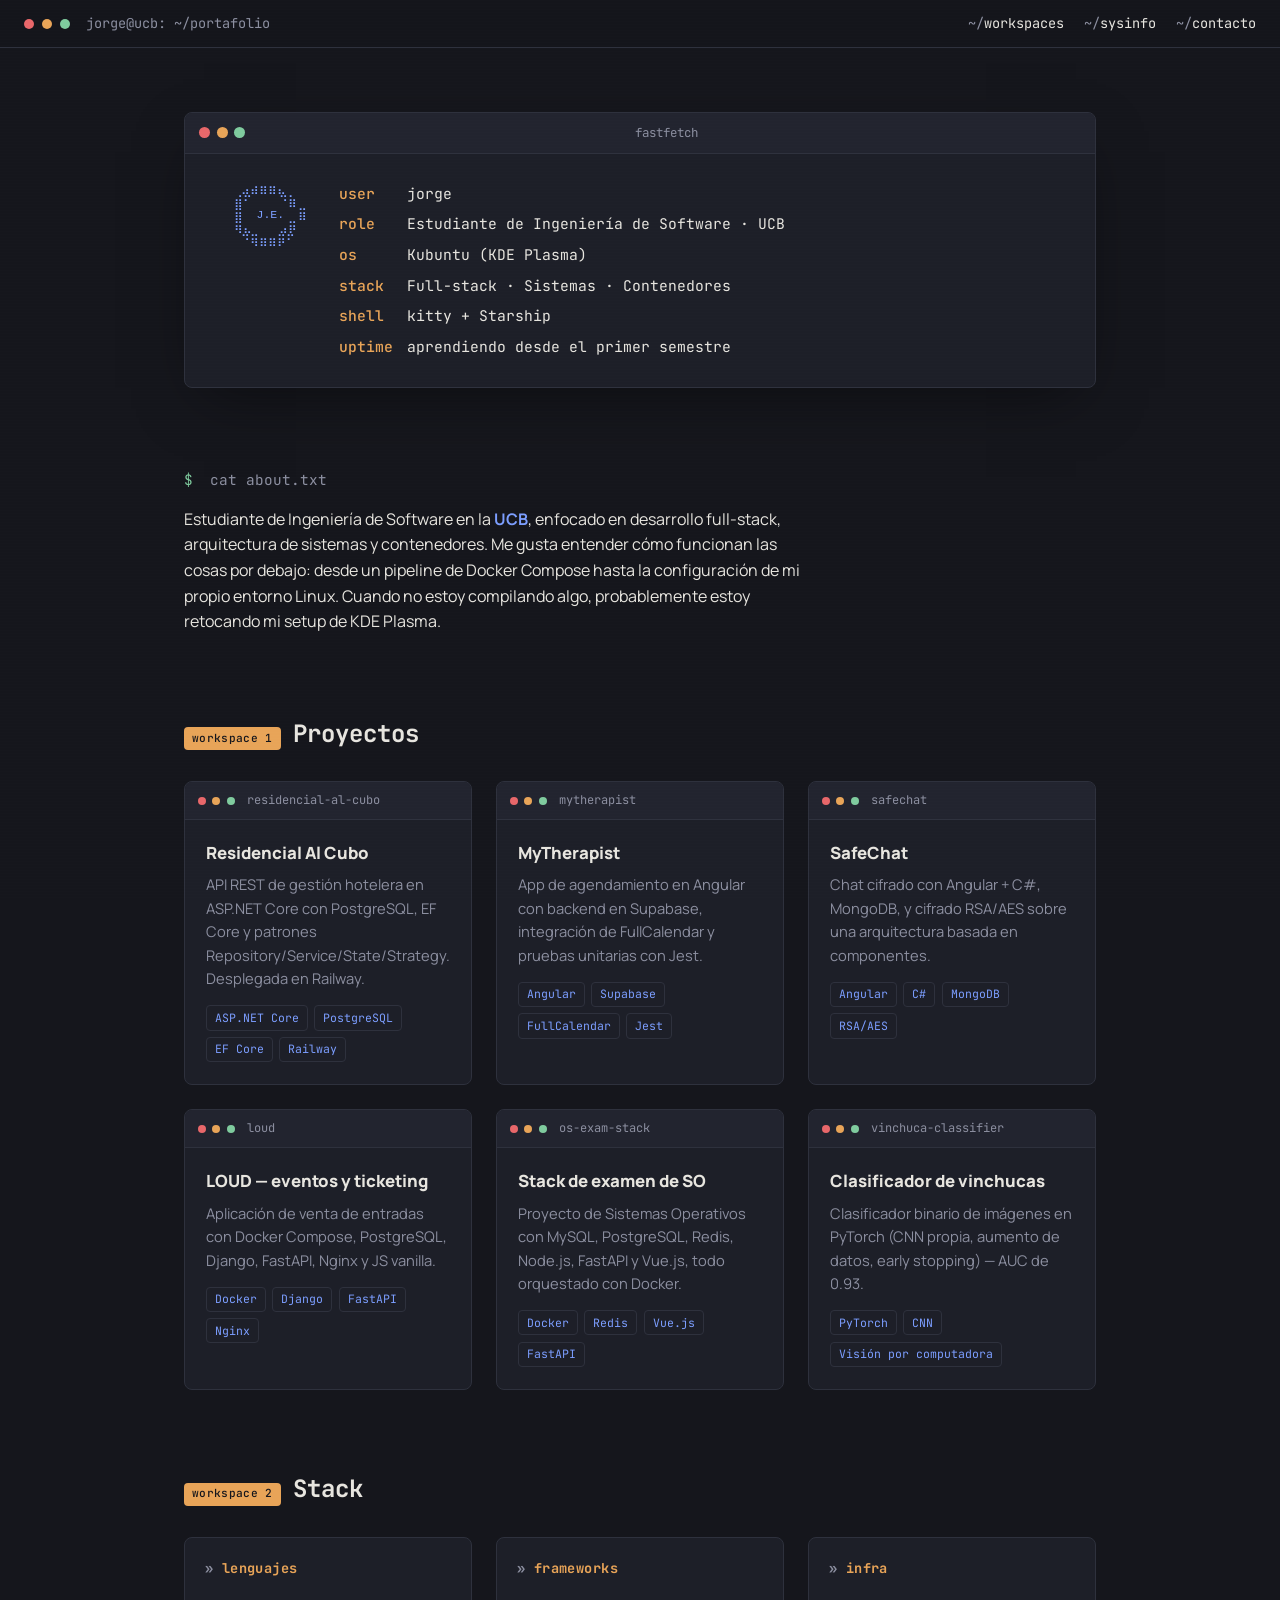
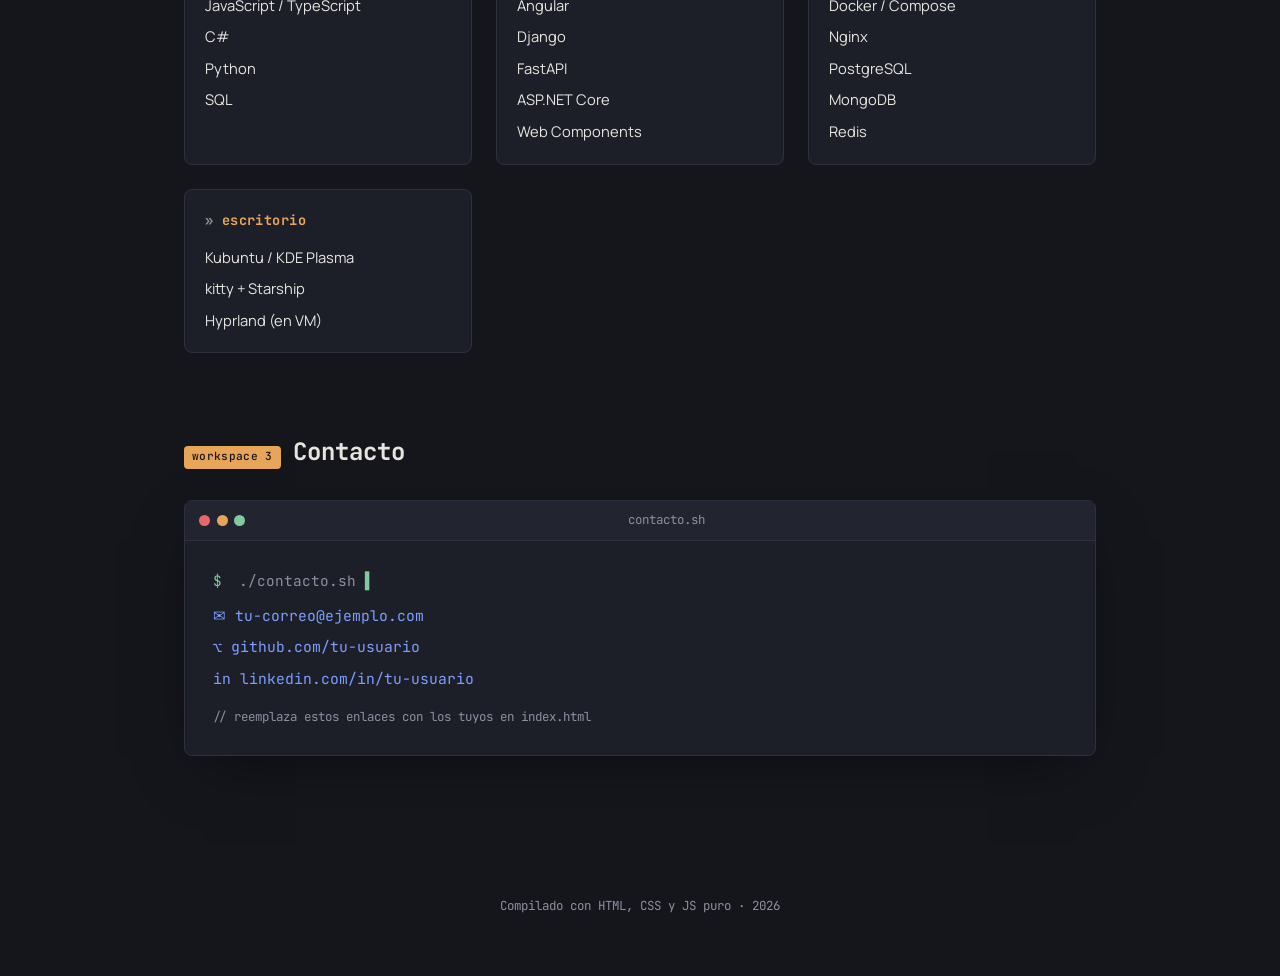
==== index.html @ 40d37b3c "Curriculum viate done By Claude" ====
<!DOCTYPE html>
<html lang="es">
<head>
<meta charset="UTF-8">
<meta name="viewport" content="width=device-width, initial-scale=1.0">
<title>Jorge · Ingeniería de Software</title>
<meta name="description" content="Portafolio de Jorge — desarrollo full-stack, sistemas y contenedores.">
<link rel="preconnect" href="https://fonts.googleapis.com">
<link rel="preconnect" href="https://fonts.gstatic.com" crossorigin>
<link href="https://fonts.googleapis.com/css2?family=JetBrains+Mono:wght@400;500;700&family=Manrope:wght@400;500;700;800&display=swap" rel="stylesheet">
<link rel="stylesheet" href="styles.css">
</head>
<body>

<div class="crt-overlay" aria-hidden="true"></div>

<header class="topbar">
  <span class="topbar__dot" aria-hidden="true"></span>
  <span class="topbar__dot" aria-hidden="true"></span>
  <span class="topbar__dot" aria-hidden="true"></span>
  <span class="topbar__title">jorge@ucb: ~/portafolio</span>
  <nav class="topbar__nav">
    <a href="#proyectos">workspaces</a>
    <a href="#stack">sysinfo</a>
    <a href="#contacto">contacto</a>
  </nav>
</header>

<main>

  <!-- HERO: salida estilo fastfetch -->
  <section class="hero" id="inicio">
    <div class="term">
      <div class="term__bar">
        <span class="term__dot term__dot--r"></span>
        <span class="term__dot term__dot--y"></span>
        <span class="term__dot term__dot--g"></span>
        <span class="term__bar-title">fastfetch</span>
      </div>
      <div class="term__body">
        <pre class="ascii" aria-hidden="true">    ⣠⣴⣶⣶⣄
   ⣾⠋    ⠙⣷
   ⣿  J.E.  ⣿
   ⢿⣄    ⣠⡿
    ⠙⢿⣶⣶⡿⠋</pre>
        <dl class="fetch" id="fetch-lines">
          <!-- Las líneas se escriben con JS estilo "typing" -->
        </dl>
      </div>
    </div>
  </section>

  <!-- ABOUT: como un cat de archivo -->
  <section class="about" id="about">
    <p class="prompt"><span class="prompt__sym">$</span> cat about.txt</p>
    <p class="about__text">
      Estudiante de Ingeniería de Software en la <strong>UCB</strong>, enfocado en desarrollo
      full-stack, arquitectura de sistemas y contenedores. Me gusta entender cómo funcionan
      las cosas por debajo: desde un pipeline de Docker Compose hasta la configuración de mi
      propio entorno Linux. Cuando no estoy compilando algo, probablemente estoy retocando
      mi setup de KDE Plasma.
    </p>
  </section>

  <!-- PROYECTOS: como ventanas / escritorios virtuales -->
  <section class="projects" id="proyectos">
    <h2 class="section-title"><span class="section-title__tag">workspace 1</span>Proyectos</h2>
    <div class="windows" id="windows-grid">
      <!-- Ventanas de proyecto generadas por JS -->
    </div>
  </section>

  <!-- STACK: como paneles de neofetch -->
  <section class="stack" id="stack">
    <h2 class="section-title"><span class="section-title__tag">workspace 2</span>Stack</h2>
    <div class="panels" id="stack-panels">
      <!-- Paneles generados por JS -->
    </div>
  </section>

  <!-- CONTACTO: prompt de terminal -->
  <section class="contact" id="contacto">
    <h2 class="section-title"><span class="section-title__tag">workspace 3</span>Contacto</h2>
    <div class="term term--contact">
      <div class="term__bar">
        <span class="term__dot term__dot--r"></span>
        <span class="term__dot term__dot--y"></span>
        <span class="term__dot term__dot--g"></span>
        <span class="term__bar-title">contacto.sh</span>
      </div>
      <div class="term__body">
        <p class="prompt"><span class="prompt__sym">$</span> ./contacto.sh <span class="cursor" aria-hidden="true">▌</span></p>
        <ul class="contact-list">
          <li><a href="mailto:tu-correo@ejemplo.com">✉ tu-correo@ejemplo.com</a></li>
          <li><a href="https://github.com/tu-usuario" target="_blank" rel="noopener">⌥ github.com/tu-usuario</a></li>
          <li><a href="https://linkedin.com/in/tu-usuario" target="_blank" rel="noopener">in linkedin.com/in/tu-usuario</a></li>
        </ul>
        <p class="hint">// reemplaza estos enlaces con los tuyos en index.html</p>
      </div>
    </div>
  </section>

</main>

<footer class="footer">
  <p>Compilado con HTML, CSS y JS puro · <span id="year"></span></p>
</footer>

<script src="script.js"></script>
</body>
</html>
---- styles.css ----
/* ============================================
   TOKENS
   ============================================ */
:root {
  --bg:        #15161C;
  --bg-alt:    #1D1F28;
  --panel:     #22242F;
  --border:    #2E313D;
  --text:      #E7E5DF;
  --text-dim:  #8C8FA0;
  --accent:    #7C9EFF; /* periwinkle — acento primario */
  --accent-2:  #E8A458; /* ámbar — acento secundario */
  --ok:        #7FCB9E;

  --font-mono: 'JetBrains Mono', ui-monospace, Menlo, Consolas, monospace;
  --font-sans: 'Manrope', ui-sans-serif, system-ui, sans-serif;

  --radius: 8px;
  --gap: 1.5rem;
  --maxw: 960px;
}

@media (prefers-reduced-motion: reduce) {
  *, *::before, *::after { animation-duration: 0.001ms !important; animation-iteration-count: 1 !important; transition-duration: 0.001ms !important; }
}

* { box-sizing: border-box; }

html { scroll-behavior: smooth; }

body {
  margin: 0;
  background: var(--bg);
  color: var(--text);
  font-family: var(--font-sans);
  line-height: 1.6;
  -webkit-font-smoothing: antialiased;
}

a { color: var(--accent); text-decoration: none; }
a:hover { text-decoration: underline; }
a:focus-visible, button:focus-visible {
  outline: 2px solid var(--accent);
  outline-offset: 3px;
  border-radius: 4px;
}

/* Textura sutil de escaneo, muy tenue */
.crt-overlay {
  position: fixed; inset: 0; pointer-events: none; z-index: 999;
  background: repeating-linear-gradient(
    to bottom, rgba(255,255,255,0.012) 0px, rgba(255,255,255,0.012) 1px,
    transparent 1px, transparent 3px
  );
  mix-blend-mode: overlay;
}

/* ============================================
   TOPBAR
   ============================================ */
.topbar {
  position: sticky; top: 0; z-index: 100;
  display: flex; align-items: center; gap: 0.5rem;
  padding: 0.8rem 1.5rem;
  background: rgba(21,22,28,0.9);
  backdrop-filter: blur(6px);
  border-bottom: 1px solid var(--border);
  font-family: var(--font-mono);
  font-size: 0.85rem;
}
.topbar__dot {
  width: 10px; height: 10px; border-radius: 50%;
  background: var(--border);
}
.topbar__dot:nth-child(1) { background: #E8676A; }
.topbar__dot:nth-child(2) { background: var(--accent-2); }
.topbar__dot:nth-child(3) { background: var(--ok); }
.topbar__title {
  margin-left: 0.5rem; color: var(--text-dim);
  overflow: hidden; text-overflow: ellipsis; white-space: nowrap;
}
.topbar__nav {
  margin-left: auto; display: flex; gap: 1.25rem;
}
.topbar__nav a { color: var(--text); }
.topbar__nav a:hover { color: var(--accent); text-decoration: none; }
.topbar__nav a::before { content: "~/"; color: var(--text-dim); }

/* ============================================
   LAYOUT GENERAL
   ============================================ */
main { max-width: var(--maxw); margin: 0 auto; padding: 3rem 1.5rem 1rem; }
section { margin-bottom: 5rem; }

.section-title {
  font-family: var(--font-mono);
  font-size: 1.5rem;
  font-weight: 700;
  margin-bottom: 1.75rem;
  display: flex; align-items: baseline; gap: 0.75rem;
}
.section-title__tag {
  font-size: 0.7rem;
  font-weight: 500;
  color: var(--bg);
  background: var(--accent-2);
  padding: 0.15rem 0.5rem;
  border-radius: 4px;
  letter-spacing: 0.03em;
}

/* ============================================
   TERMINAL (compartido: hero + contacto)
   ============================================ */
.term {
  background: var(--bg-alt);
  border: 1px solid var(--border);
  border-radius: var(--radius);
  overflow: hidden;
  box-shadow: 0 20px 60px -20px rgba(0,0,0,0.5);
}
.term__bar {
  display: flex; align-items: center; gap: 0.4rem;
  padding: 0.6rem 0.9rem;
  background: var(--panel);
  border-bottom: 1px solid var(--border);
}
.term__dot { width: 11px; height: 11px; border-radius: 50%; }
.term__dot--r { background: #E8676A; }
.term__dot--y { background: var(--accent-2); }
.term__dot--g { background: var(--ok); }
.term__bar-title {
  margin: 0 auto; font-family: var(--font-mono); font-size: 0.78rem; color: var(--text-dim);
}
.term__body { padding: 1.75rem; font-family: var(--font-mono); font-size: 0.92rem; }

/* ============================================
   HERO / FASTFETCH
   ============================================ */
.hero { padding-top: 1rem; }
.hero .term__body {
  display: grid;
  grid-template-columns: auto 1fr;
  gap: 2rem;
  align-items: start;
}
.ascii {
  color: var(--accent);
  font-size: 0.72rem;
  line-height: 1.15;
  margin: 0;
  white-space: pre;
}
.fetch { margin: 0; display: grid; grid-template-columns: auto 1fr; row-gap: 0.45rem; column-gap: 0.9rem; }
.fetch dt { color: var(--accent-2); font-weight: 500; white-space: nowrap; }
.fetch dd { margin: 0; color: var(--text); }
.fetch dd .bar { color: var(--text-dim); }

@media (max-width: 640px) {
  .hero .term__body { grid-template-columns: 1fr; }
  .ascii { display: none; }
}

/* ============================================
   ABOUT
   ============================================ */
.prompt { font-family: var(--font-mono); font-size: 0.9rem; color: var(--text-dim); margin: 0 0 0.75rem; }
.prompt__sym { color: var(--ok); margin-right: 0.5rem; }
.about__text { max-width: 62ch; color: var(--text); }
.about__text strong { color: var(--accent); }

/* ============================================
   PROYECTOS / VENTANAS
   ============================================ */
.windows {
  display: grid;
  grid-template-columns: repeat(auto-fill, minmax(280px, 1fr));
  gap: var(--gap);
}
.window {
  background: var(--bg-alt);
  border: 1px solid var(--border);
  border-radius: var(--radius);
  overflow: hidden;
  transition: transform 0.2s ease, border-color 0.2s ease, box-shadow 0.2s ease;
}
.window:hover, .window:focus-within {
  transform: translateY(-4px);
  border-color: var(--accent);
  box-shadow: 0 16px 40px -18px rgba(124,158,255,0.35);
}
.window__bar {
  display: flex; align-items: center; gap: 0.4rem;
  padding: 0.55rem 0.8rem;
  background: var(--panel);
  border-bottom: 1px solid var(--border);
  font-family: var(--font-mono);
  font-size: 0.75rem;
  color: var(--text-dim);
}
.window__bar .term__dot { width: 8px; height: 8px; }
.window__name { margin-left: 0.4rem; }
.window__body { padding: 1.25rem 1.3rem 1.4rem; }
.window__title { margin: 0 0 0.4rem; font-size: 1.05rem; font-weight: 800; }
.window__desc { margin: 0 0 0.9rem; color: var(--text-dim); font-size: 0.92rem; }
.window__tags { list-style: none; display: flex; flex-wrap: wrap; gap: 0.4rem; padding: 0; margin: 0; }
.window__tags li {
  font-family: var(--font-mono); font-size: 0.72rem;
  color: var(--accent); border: 1px solid var(--border);
  border-radius: 4px; padding: 0.15rem 0.5rem;
}

/* ============================================
   STACK / PANELES
   ============================================ */
.panels {
  display: grid;
  grid-template-columns: repeat(auto-fit, minmax(220px, 1fr));
  gap: var(--gap);
}
.panel {
  background: var(--bg-alt);
  border: 1px solid var(--border);
  border-radius: var(--radius);
  padding: 1.25rem;
}
.panel h3 {
  font-family: var(--font-mono); font-size: 0.85rem;
  color: var(--accent-2); margin: 0 0 0.9rem;
  text-transform: lowercase; letter-spacing: 0.03em;
}
.panel h3::before { content: "» "; color: var(--text-dim); }
.panel ul { list-style: none; margin: 0; padding: 0; display: flex; flex-direction: column; gap: 0.5rem; }
.panel li { font-size: 0.92rem; color: var(--text); }

/* ============================================
   CONTACTO
   ============================================ */
.cursor { color: var(--ok); animation: blink 1.1s steps(1) infinite; }
@keyframes blink { 50% { opacity: 0; } }
.contact-list { list-style: none; margin: 0.5rem 0 1rem; padding: 0; display: flex; flex-direction: column; gap: 0.5rem; }
.hint { color: var(--text-dim); font-size: 0.78rem; margin: 0; }

/* ============================================
   FOOTER
   ============================================ */
.footer {
  text-align: center; padding: 2rem 1.5rem 3rem;
  color: var(--text-dim); font-family: var(--font-mono); font-size: 0.78rem;
}
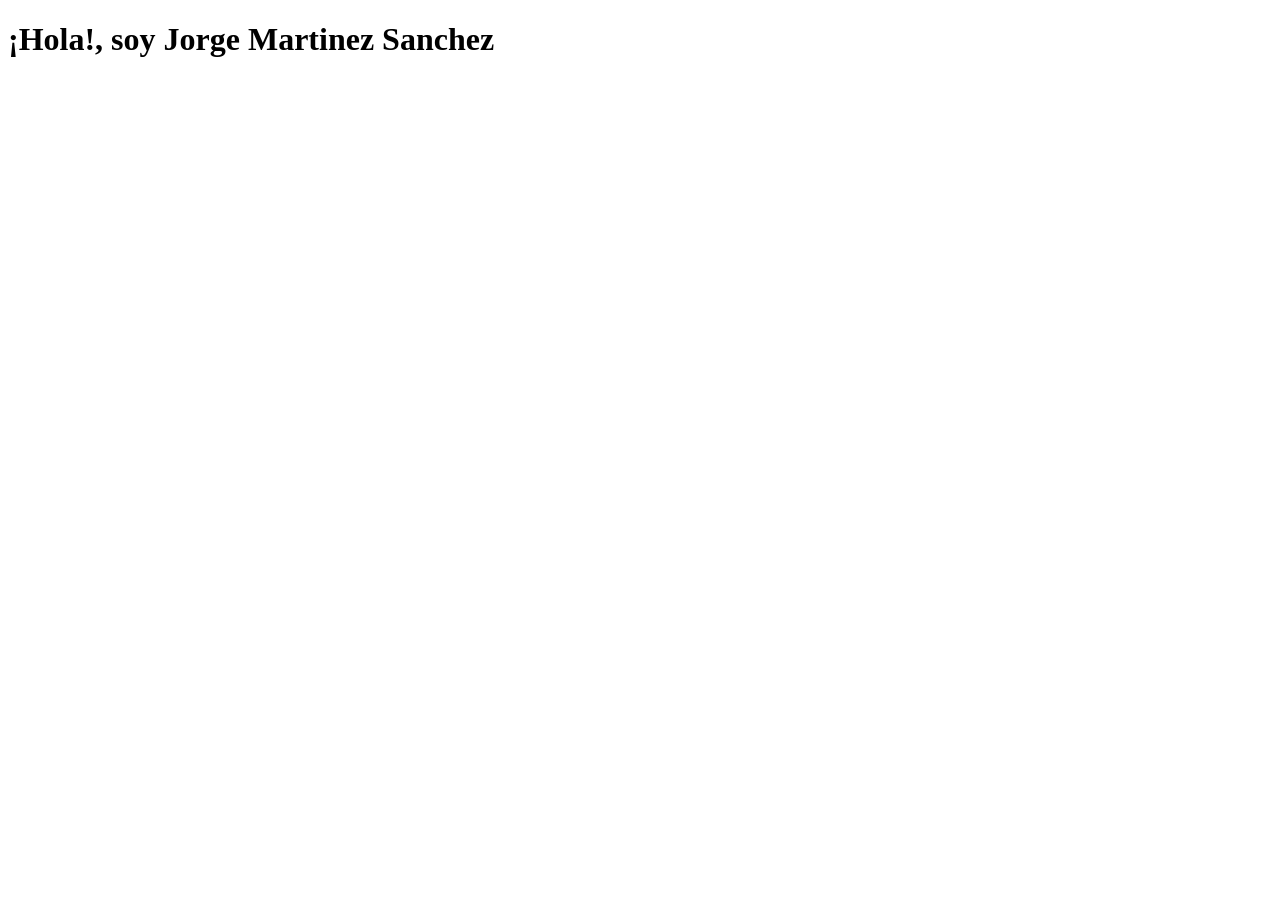
==== commit 430ecf28: "HTML fullfilled by now" ====
--- a/index.html
+++ b/index.html
@@ -1,111 +1,11 @@
 <!DOCTYPE html>
-<html lang="es">
+<html lang="en">
 <head>
-<meta charset="UTF-8">
-<meta name="viewport" content="width=device-width, initial-scale=1.0">
-<title>Jorge · Ingeniería de Software</title>
-<meta name="description" content="Portafolio de Jorge — desarrollo full-stack, sistemas y contenedores.">
-<link rel="preconnect" href="https://fonts.googleapis.com">
-<link rel="preconnect" href="https://fonts.gstatic.com" crossorigin>
-<link href="https://fonts.googleapis.com/css2?family=JetBrains+Mono:wght@400;500;700&family=Manrope:wght@400;500;700;800&display=swap" rel="stylesheet">
-<link rel="stylesheet" href="styles.css">
+    <meta charset="UTF-8">
+    <meta name="viewport" content="width=device-width, initial-scale=1.0">
+    <title>Jorge Martinez Sanchez</title>
 </head>
 <body>
-
-<div class="crt-overlay" aria-hidden="true"></div>
-
-<header class="topbar">
-  <span class="topbar__dot" aria-hidden="true"></span>
-  <span class="topbar__dot" aria-hidden="true"></span>
-  <span class="topbar__dot" aria-hidden="true"></span>
-  <span class="topbar__title">jorge@ucb: ~/portafolio</span>
-  <nav class="topbar__nav">
-    <a href="#proyectos">workspaces</a>
-    <a href="#stack">sysinfo</a>
-    <a href="#contacto">contacto</a>
-  </nav>
-</header>
-
-<main>
-
-  <!-- HERO: salida estilo fastfetch -->
-  <section class="hero" id="inicio">
-    <div class="term">
-      <div class="term__bar">
-        <span class="term__dot term__dot--r"></span>
-        <span class="term__dot term__dot--y"></span>
-        <span class="term__dot term__dot--g"></span>
-        <span class="term__bar-title">fastfetch</span>
-      </div>
-      <div class="term__body">
-        <pre class="ascii" aria-hidden="true">    ⣠⣴⣶⣶⣄
-   ⣾⠋    ⠙⣷
-   ⣿  J.E.  ⣿
-   ⢿⣄    ⣠⡿
-    ⠙⢿⣶⣶⡿⠋</pre>
-        <dl class="fetch" id="fetch-lines">
-          <!-- Las líneas se escriben con JS estilo "typing" -->
-        </dl>
-      </div>
-    </div>
-  </section>
-
-  <!-- ABOUT: como un cat de archivo -->
-  <section class="about" id="about">
-    <p class="prompt"><span class="prompt__sym">$</span> cat about.txt</p>
-    <p class="about__text">
-      Estudiante de Ingeniería de Software en la <strong>UCB</strong>, enfocado en desarrollo
-      full-stack, arquitectura de sistemas y contenedores. Me gusta entender cómo funcionan
-      las cosas por debajo: desde un pipeline de Docker Compose hasta la configuración de mi
-      propio entorno Linux. Cuando no estoy compilando algo, probablemente estoy retocando
-      mi setup de KDE Plasma.
-    </p>
-  </section>
-
-  <!-- PROYECTOS: como ventanas / escritorios virtuales -->
-  <section class="projects" id="proyectos">
-    <h2 class="section-title"><span class="section-title__tag">workspace 1</span>Proyectos</h2>
-    <div class="windows" id="windows-grid">
-      <!-- Ventanas de proyecto generadas por JS -->
-    </div>
-  </section>
-
-  <!-- STACK: como paneles de neofetch -->
-  <section class="stack" id="stack">
-    <h2 class="section-title"><span class="section-title__tag">workspace 2</span>Stack</h2>
-    <div class="panels" id="stack-panels">
-      <!-- Paneles generados por JS -->
-    </div>
-  </section>
-
-  <!-- CONTACTO: prompt de terminal -->
-  <section class="contact" id="contacto">
-    <h2 class="section-title"><span class="section-title__tag">workspace 3</span>Contacto</h2>
-    <div class="term term--contact">
-      <div class="term__bar">
-        <span class="term__dot term__dot--r"></span>
-        <span class="term__dot term__dot--y"></span>
-        <span class="term__dot term__dot--g"></span>
-        <span class="term__bar-title">contacto.sh</span>
-      </div>
-      <div class="term__body">
-        <p class="prompt"><span class="prompt__sym">$</span> ./contacto.sh <span class="cursor" aria-hidden="true">▌</span></p>
-        <ul class="contact-list">
-          <li><a href="mailto:tu-correo@ejemplo.com">✉ tu-correo@ejemplo.com</a></li>
-          <li><a href="https://github.com/tu-usuario" target="_blank" rel="noopener">⌥ github.com/tu-usuario</a></li>
-          <li><a href="https://linkedin.com/in/tu-usuario" target="_blank" rel="noopener">in linkedin.com/in/tu-usuario</a></li>
-        </ul>
-        <p class="hint">// reemplaza estos enlaces con los tuyos en index.html</p>
-      </div>
-    </div>
-  </section>
-
-</main>
-
-<footer class="footer">
-  <p>Compilado con HTML, CSS y JS puro · <span id="year"></span></p>
-</footer>
-
-<script src="script.js"></script>
+    <h1>¡Hola!, soy Jorge Martinez Sanchez</h1>
 </body>
-</html>
+</html>
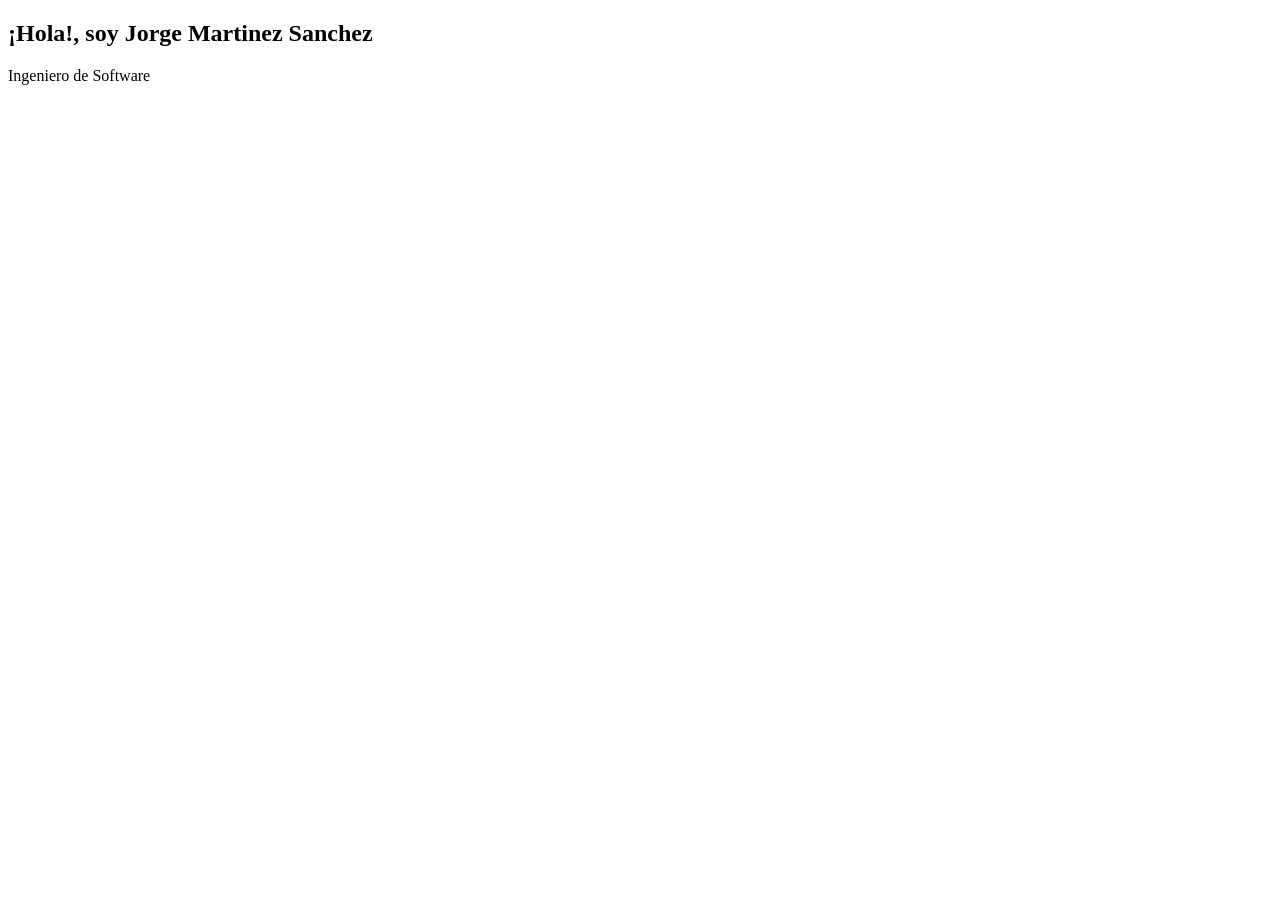
==== commit a2113862: "changes" ====
--- a/index.html
+++ b/index.html
@@ -6,6 +6,11 @@
     <title>Jorge Martinez Sanchez</title>
 </head>
 <body>
-    <h1>¡Hola!, soy Jorge Martinez Sanchez</h1>
+    <section class="hero">
+        <div class="hero-content">
+            <h1>¡Hola!, soy Jorge Martinez Sanchez</h1>
+            <p>Ingeniero de Software</p>
+        </div>
+    </section>
 </body>
 </html>
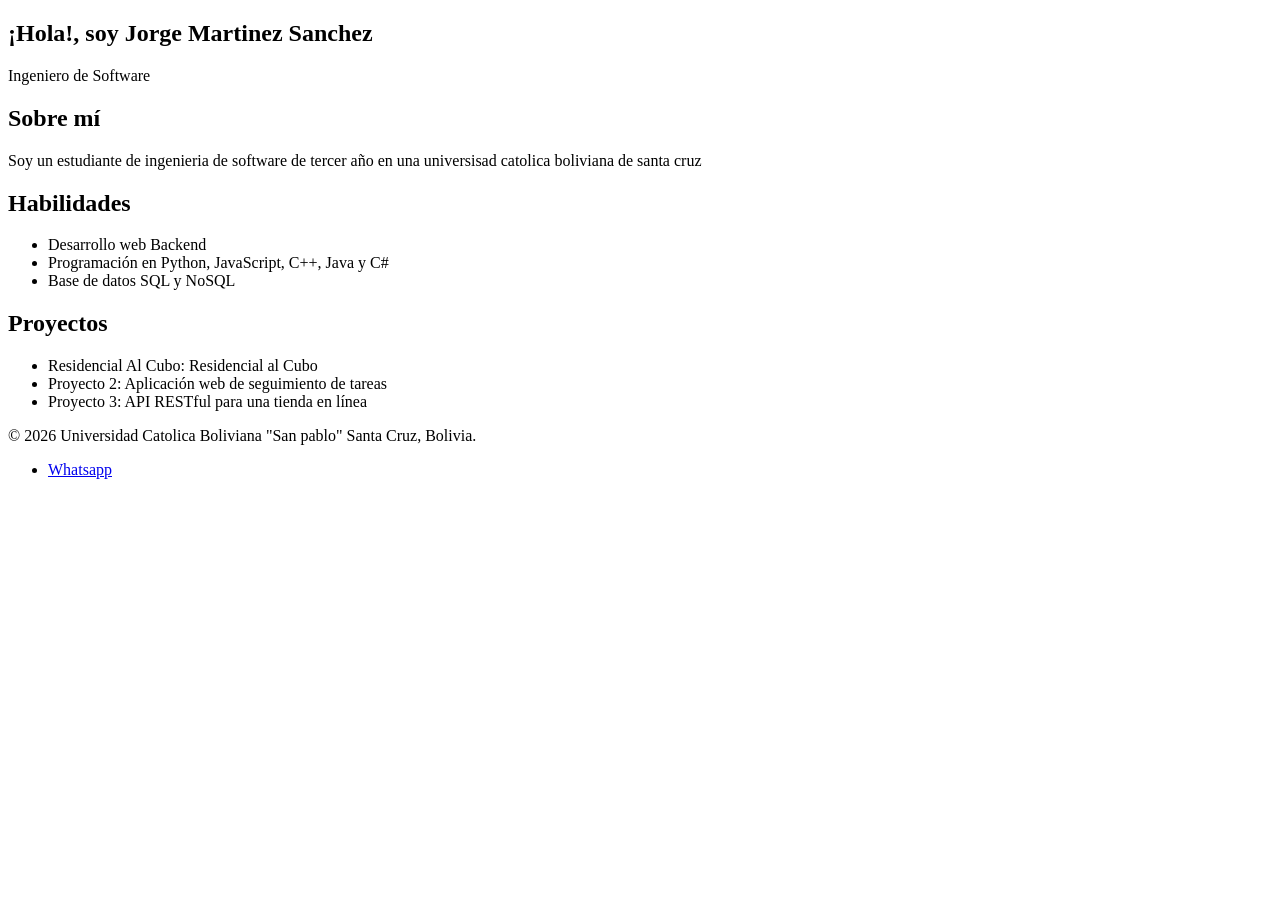
==== commit 3b8e258c: "changes" ====
--- a/index.html
+++ b/index.html
@@ -3,14 +3,47 @@
 <head>
     <meta charset="UTF-8">
     <meta name="viewport" content="width=device-width, initial-scale=1.0">
+    <link rel="stylesheet" href="style.css">
     <title>Jorge Martinez Sanchez</title>
 </head>
 <body>
-    <section class="hero">
-        <div class="hero-content">
+    <section>
+        <div class="hero_content">
             <h1>¡Hola!, soy Jorge Martinez Sanchez</h1>
             <p>Ingeniero de Software</p>
         </div>
     </section>
+
+    <div class="about">
+        <div class="about_card">
+            <h2>Sobre mí</h2>
+            <p>Soy un estudiante de ingenieria de software de tercer año en una universisad catolica boliviana de santa cruz</p>
+        </div>
+
+        <div class="about_card">
+            <h2>Habilidades</h2>
+            <ul>
+                <li>Desarrollo web Backend</li>
+                <li>Programación en Python, JavaScript, C++, Java y C#</li>
+                <li>Base de datos SQL y NoSQL</li>
+            </ul>
+        </div>
+
+        <div class="about_card">
+            <h2>Proyectos</h2>
+            <ul>
+                <li>Residencial Al Cubo: Residencial al Cubo</li>
+                <li>Proyecto 2: Aplicación web de seguimiento de tareas</li>
+                <li>Proyecto 3: API RESTful para una tienda en línea</li>
+            </ul>
+        </div>
+    </div>
+
+    <footer>
+        <p>&copy; 2026 Universidad Catolica Boliviana "San pablo" Santa Cruz, Bolivia.</p>
+        <ul class="contacts">
+            <li><a href="/aviso-legal">Whatsapp</a></li>
+        </ul>
+    </footer>
 </body>
 </html>
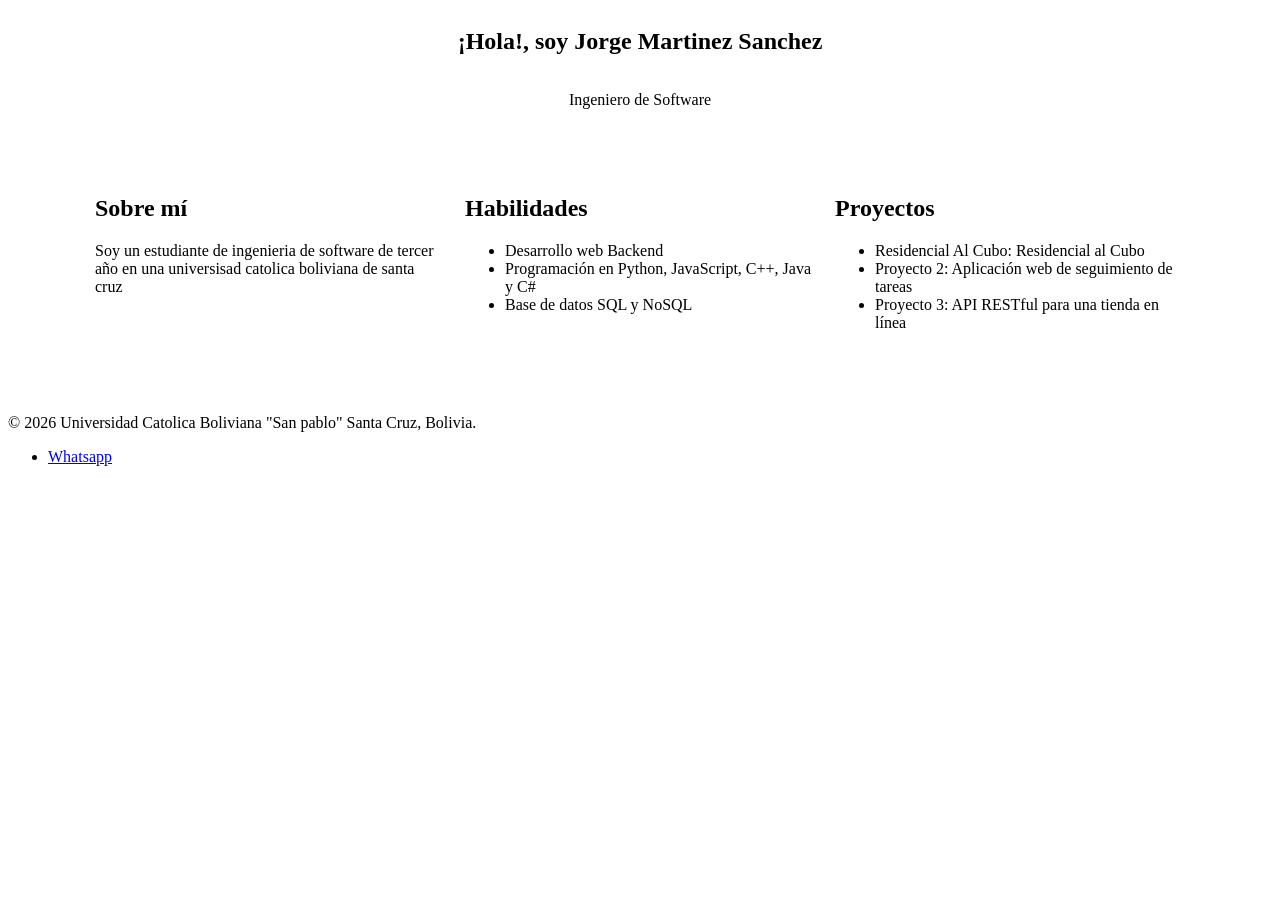
==== commit 1a9bf347: "css and html changes" ====
--- a/index.html
+++ b/index.html
@@ -3,7 +3,7 @@
 <head>
     <meta charset="UTF-8">
     <meta name="viewport" content="width=device-width, initial-scale=1.0">
-    <link rel="stylesheet" href="style.css">
+    <link rel="stylesheet" href="styles.css">
     <title>Jorge Martinez Sanchez</title>
 </head>
 <body>
--- a/styles.css
+++ b/styles.css
@@ -0,0 +1,18 @@
+.hero_content{
+    display: flex;
+    align-items: center;
+    flex-direction: column;
+}
+
+.about {
+  display: flex;
+  flex-wrap: wrap;
+  gap: 20px;
+  justify-content: center;
+  padding: 50px 20px;
+}
+
+.about_card {
+  flex: 1 1 300px;
+  max-width: 350px;
+}
